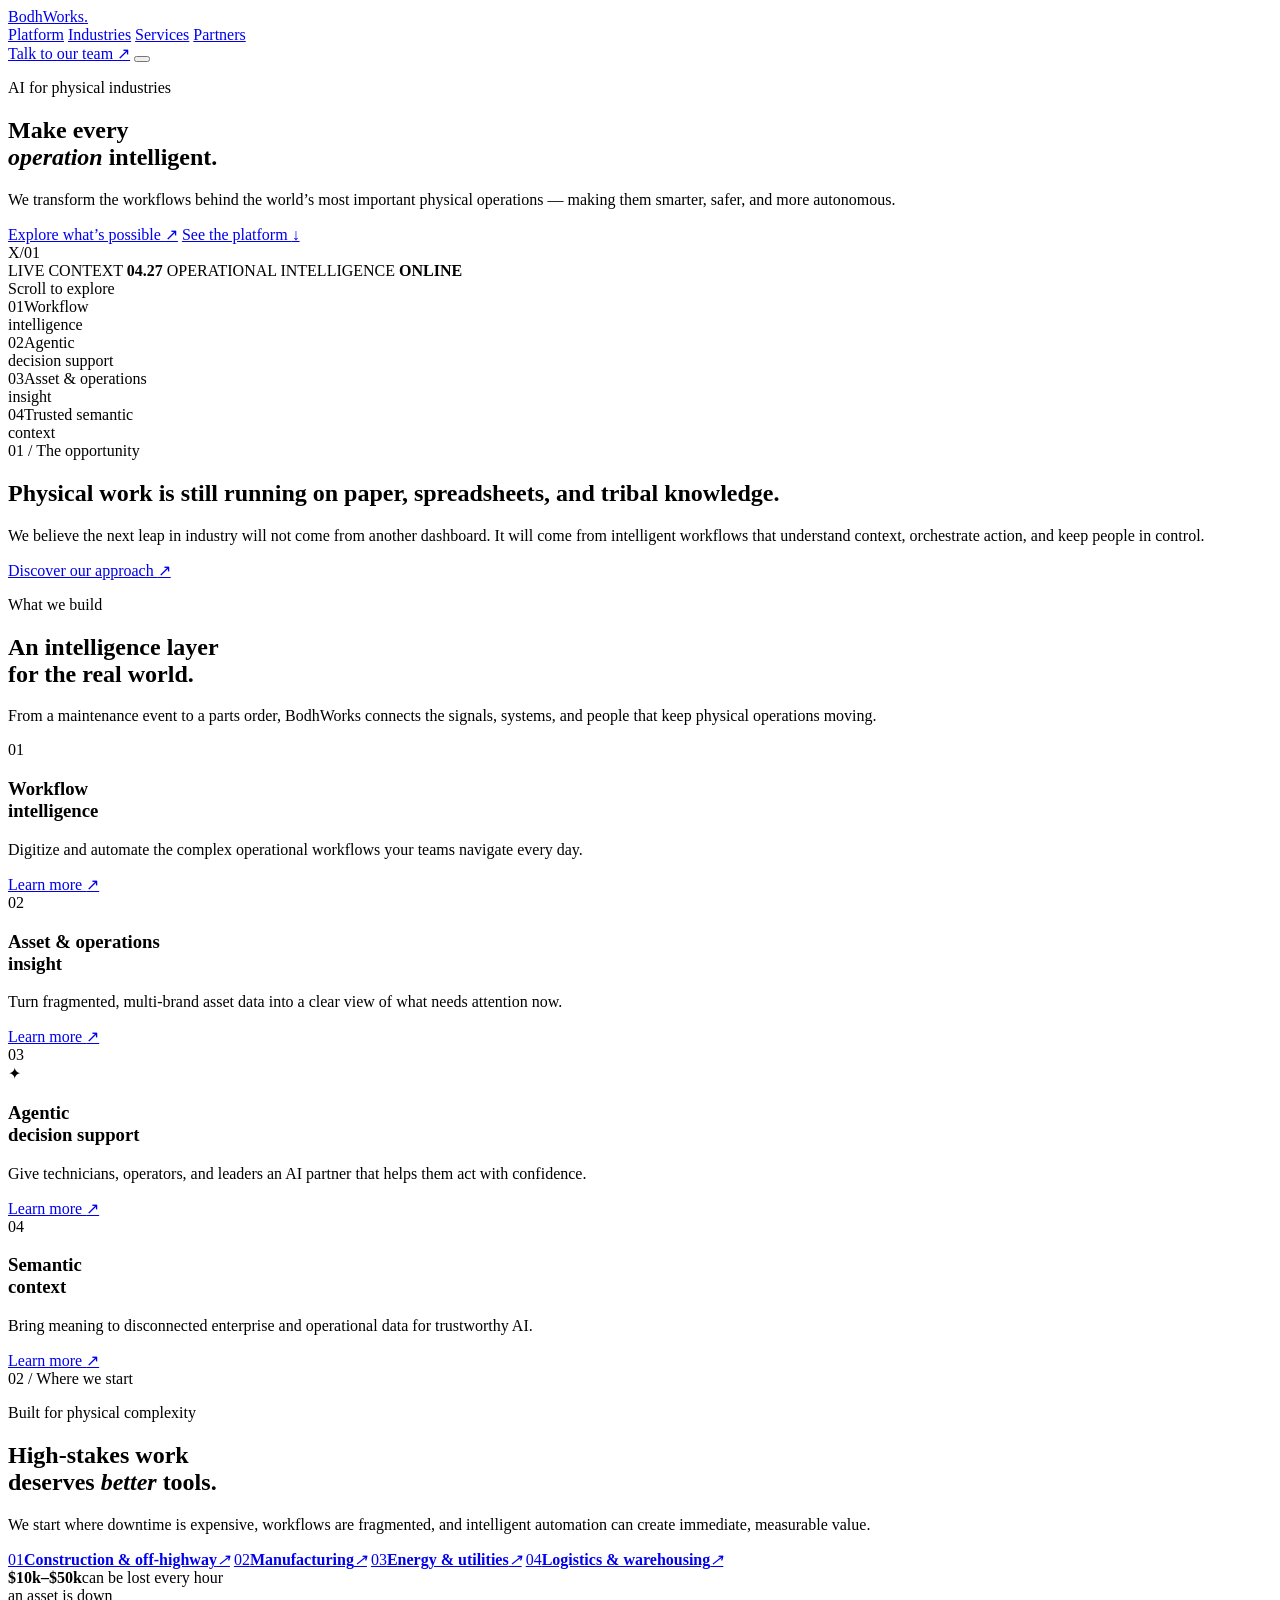
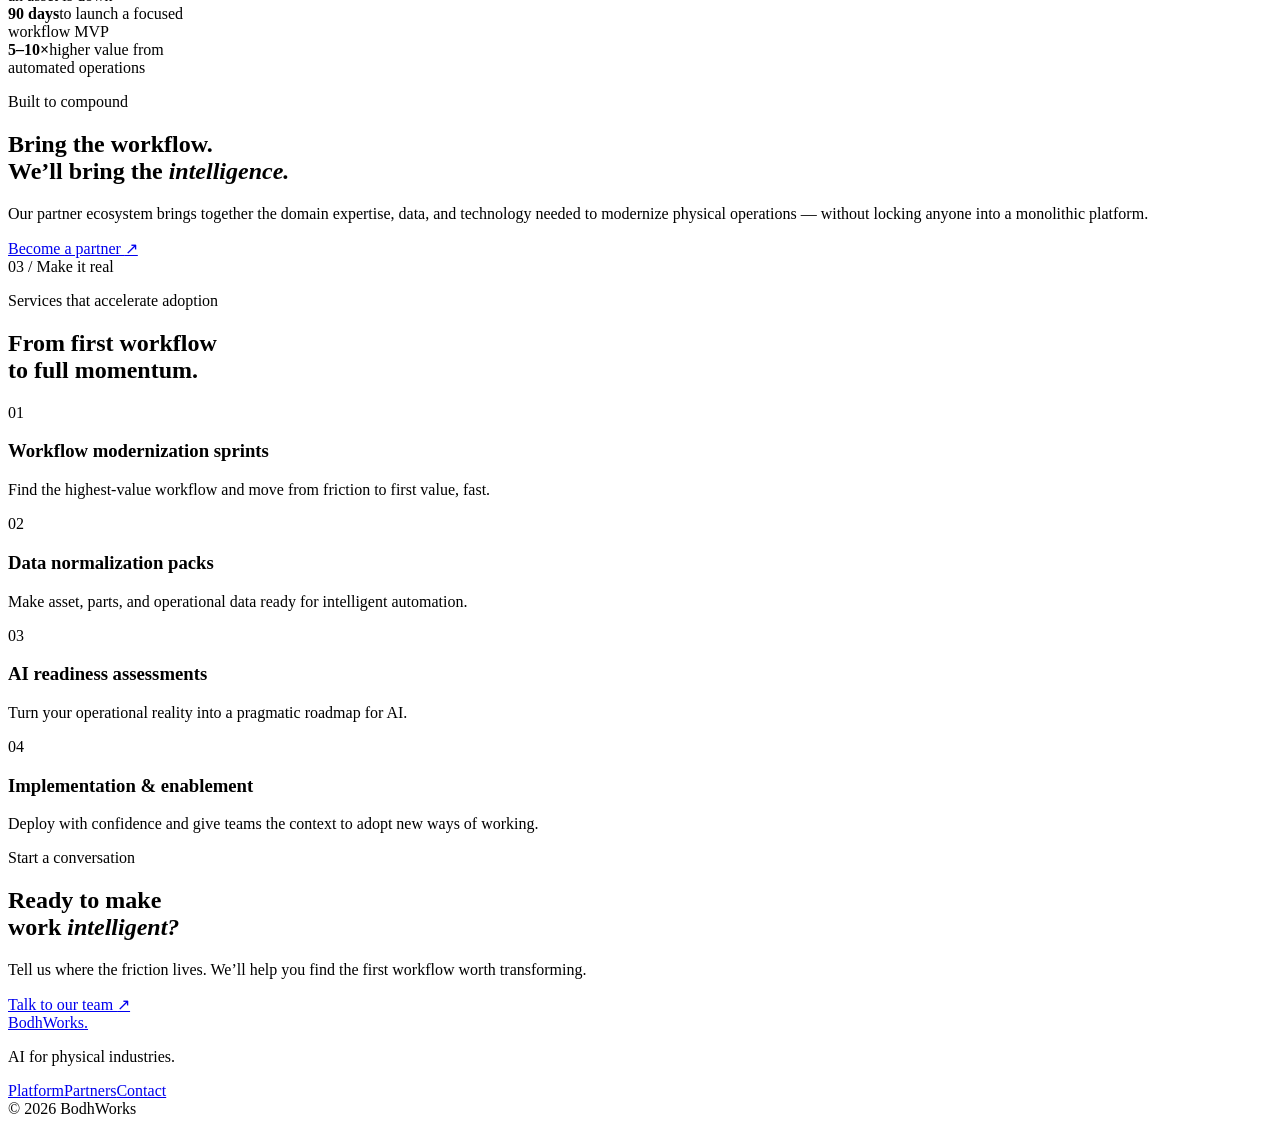
==== index.html @ fe22f5e1 "Add files via upload" ====
<!DOCTYPE html>
<html lang="en">
<head>
    <meta charset="UTF-8">
    <meta name="viewport" content="width=device-width, initial-scale=1.0">
    <meta name="description" content="BodhWorks makes physical industries smarter and more autonomous with AI-powered workflow intelligence.">
    <title>BodhWorks | Intelligence for physical operations</title>
    <link rel="preconnect" href="https://fonts.googleapis.com">
    <link rel="preconnect" href="https://fonts.gstatic.com" crossorigin>
    <link href="https://fonts.googleapis.com/css2?family=DM+Mono:wght@400;500&family=Manrope:wght@400;500;600;700;800&display=swap" rel="stylesheet">
    <link rel="stylesheet" href="src/css/styles.css">
</head>
<body>
    <div class="site-shell">
        <header class="site-header">
            <a class="brand" href="#top" aria-label="BodhWorks home">
                <span class="brand-mark"><span></span><span></span><span></span></span>
                <span>BodhWorks<span class="brand-dot">.</span></span>
            </a>
            <nav class="desktop-nav" aria-label="Main navigation">
                <a href="#platform">Platform</a>
                <a href="#industries">Industries</a>
                <a href="#services">Services</a>
                <a href="#partners">Partners</a>
            </nav>
            <a class="header-cta" href="#contact">Talk to our team <span>↗</span></a>
            <button class="menu-toggle" type="button" aria-label="Open navigation" aria-expanded="false">
                <span></span><span></span>
            </button>
        </header>

        <main id="top">
            <section class="hero section-grid">
                <div class="hero-copy">
                    <p class="eyebrow"><span class="eyebrow-line"></span> AI for physical industries</p>
                    <h1>Make every<br><em>operation</em> intelligent.</h1>
                    <p class="hero-intro">We transform the workflows behind the world’s most important physical operations — making them smarter, safer, and more autonomous.</p>
                    <div class="hero-actions">
                        <a class="button button-primary" href="#contact">Explore what’s possible <span>↗</span></a>
                        <a class="text-link" href="#platform">See the platform <span>↓</span></a>
                    </div>
                </div>
                <div class="hero-visual" aria-label="Abstract visualization of connected operational intelligence">
                    <div class="orbit orbit-one"></div>
                    <div class="orbit orbit-two"></div>
                    <div class="orbit orbit-three"></div>
                    <div class="visual-core"><span class="core-pulse"></span><span class="core-label">X<span>/</span>01</span></div>
                    <span class="node node-one"></span><span class="node node-two"></span><span class="node node-three"></span>
                    <span class="visual-caption caption-top">LIVE CONTEXT <strong>04.27</strong></span>
                    <span class="visual-caption caption-bottom">OPERATIONAL INTELLIGENCE <strong>ONLINE</strong></span>
                </div>
                <div class="hero-scroll"><span>Scroll to explore</span><i></i></div>
            </section>

            <section class="signal-strip">
                <div><span class="signal-value">01</span><span class="signal-label">Workflow<br>intelligence</span></div>
                <div><span class="signal-value">02</span><span class="signal-label">Agentic<br>decision support</span></div>
                <div><span class="signal-value">03</span><span class="signal-label">Asset &amp; operations<br>insight</span></div>
                <div><span class="signal-value">04</span><span class="signal-label">Trusted semantic<br>context</span></div>
            </section>

            <section class="intro section-grid" id="platform">
                <div class="section-kicker">01 / The opportunity</div>
                <div class="intro-content">
                    <h2>Physical work is still running on <span>paper, spreadsheets, and tribal knowledge.</span></h2>
                    <p>We believe the next leap in industry will not come from another dashboard. It will come from intelligent workflows that understand context, orchestrate action, and keep people in control.</p>
                    <a class="text-link" href="#solutions">Discover our approach <span>↗</span></a>
                </div>
            </section>

            <section class="platform-section" id="solutions">
                <div class="section-heading section-grid">
                    <div>
                        <p class="eyebrow"><span class="eyebrow-line"></span> What we build</p>
                        <h2>An intelligence layer<br>for the real world.</h2>
                    </div>
                    <p>From a maintenance event to a parts order, BodhWorks connects the signals, systems, and people that keep physical operations moving.</p>
                </div>
                <div class="solution-cards">
                    <article class="solution-card featured-card">
                        <div class="card-number">01</div>
                        <div class="card-icon icon-flow"><i></i><i></i><i></i></div>
                        <h3>Workflow<br>intelligence</h3>
                        <p>Digitize and automate the complex operational workflows your teams navigate every day.</p>
                        <a href="#contact" aria-label="Learn more about Workflow intelligence">Learn more <span>↗</span></a>
                    </article>
                    <article class="solution-card">
                        <div class="card-number">02</div>
                        <div class="card-icon icon-radar"></div>
                        <h3>Asset &amp; operations<br>insight</h3>
                        <p>Turn fragmented, multi-brand asset data into a clear view of what needs attention now.</p>
                        <a href="#contact" aria-label="Learn more about Asset and operations insight">Learn more <span>↗</span></a>
                    </article>
                    <article class="solution-card">
                        <div class="card-number">03</div>
                        <div class="card-icon icon-agent"><span>✦</span></div>
                        <h3>Agentic<br>decision support</h3>
                        <p>Give technicians, operators, and leaders an AI partner that helps them act with confidence.</p>
                        <a href="#contact" aria-label="Learn more about Agentic decision support">Learn more <span>↗</span></a>
                    </article>
                    <article class="solution-card">
                        <div class="card-number">04</div>
                        <div class="card-icon icon-context"><span></span><span></span><span></span></div>
                        <h3>Semantic<br>context</h3>
                        <p>Bring meaning to disconnected enterprise and operational data for trustworthy AI.</p>
                        <a href="#contact" aria-label="Learn more about Semantic context">Learn more <span>↗</span></a>
                    </article>
                </div>
            </section>

            <section class="industries section-grid" id="industries">
                <div class="section-kicker">02 / Where we start</div>
                <div class="industry-content">
                    <p class="eyebrow"><span class="eyebrow-line"></span> Built for physical complexity</p>
                    <h2>High-stakes work<br>deserves <em>better</em> tools.</h2>
                    <p class="industry-copy">We start where downtime is expensive, workflows are fragmented, and intelligent automation can create immediate, measurable value.</p>
                    <div class="industry-list">
                        <a class="industry-item active" href="#contact"><span>01</span><strong>Construction &amp; off-highway</strong><i>↗</i></a>
                        <a class="industry-item" href="#contact"><span>02</span><strong>Manufacturing</strong><i>↗</i></a>
                        <a class="industry-item" href="#contact"><span>03</span><strong>Energy &amp; utilities</strong><i>↗</i></a>
                        <a class="industry-item" href="#contact"><span>04</span><strong>Logistics &amp; warehousing</strong><i>↗</i></a>
                    </div>
                </div>
                <div class="industry-stats">
                    <div class="stat-card"><strong>$10k–$50k</strong><span>can be lost every hour<br>an asset is down</span></div>
                    <div class="stat-card"><strong>90 days</strong><span>to launch a focused<br>workflow MVP</span></div>
                    <div class="stat-card"><strong>5–10×</strong><span>higher value from<br>automated operations</span></div>
                </div>
            </section>

            <section class="partner-section" id="partners">
                <div class="partner-inner section-grid">
                    <div>
                        <p class="eyebrow"><span class="eyebrow-line"></span> Built to compound</p>
                        <h2>Bring the workflow.<br>We’ll bring the <em>intelligence.</em></h2>
                    </div>
                    <div class="partner-copy">
                        <p>Our partner ecosystem brings together the domain expertise, data, and technology needed to modernize physical operations — without locking anyone into a monolithic platform.</p>
                        <a class="button button-light" href="#contact">Become a partner <span>↗</span></a>
                    </div>
                </div>
            </section>

            <section class="services section-grid" id="services">
                <div class="section-kicker">03 / Make it real</div>
                <div class="services-content">
                    <p class="eyebrow"><span class="eyebrow-line"></span> Services that accelerate adoption</p>
                    <h2>From first workflow<br>to <span>full momentum.</span></h2>
                    <div class="service-grid">
                        <div><span>01</span><h3>Workflow modernization sprints</h3><p>Find the highest-value workflow and move from friction to first value, fast.</p></div>
                        <div><span>02</span><h3>Data normalization packs</h3><p>Make asset, parts, and operational data ready for intelligent automation.</p></div>
                        <div><span>03</span><h3>AI readiness assessments</h3><p>Turn your operational reality into a pragmatic roadmap for AI.</p></div>
                        <div><span>04</span><h3>Implementation &amp; enablement</h3><p>Deploy with confidence and give teams the context to adopt new ways of working.</p></div>
                    </div>
                </div>
            </section>

            <section class="contact-section" id="contact">
                <div class="contact-glow"></div>
                <div class="contact-content">
                    <p class="eyebrow"><span class="eyebrow-line"></span> Start a conversation</p>
                    <h2>Ready to make<br>work <em>intelligent?</em></h2>
                    <p>Tell us where the friction lives. We’ll help you find the first workflow worth transforming.</p>
                    <a class="button button-primary" href="mailto:hello@bodhworks.company">Talk to our team <span>↗</span></a>
                </div>
                <div class="contact-orbit orbit-one"></div><div class="contact-orbit orbit-two"></div>
            </section>
        </main>

        <footer class="site-footer">
            <a class="brand" href="#top"><span class="brand-mark"><span></span><span></span><span></span></span><span>BodhWorks<span class="brand-dot">.</span></span></a>
            <p>AI for physical industries.</p>
            <div class="footer-links"><a href="#platform">Platform</a><a href="#partners">Partners</a><a href="mailto:hello@bodhworks.company">Contact</a></div>
            <span class="copyright">© 2026 BodhWorks</span>
        </footer>
    </div>
    <script src="src/js/main.js"></script>
</body>
</html>
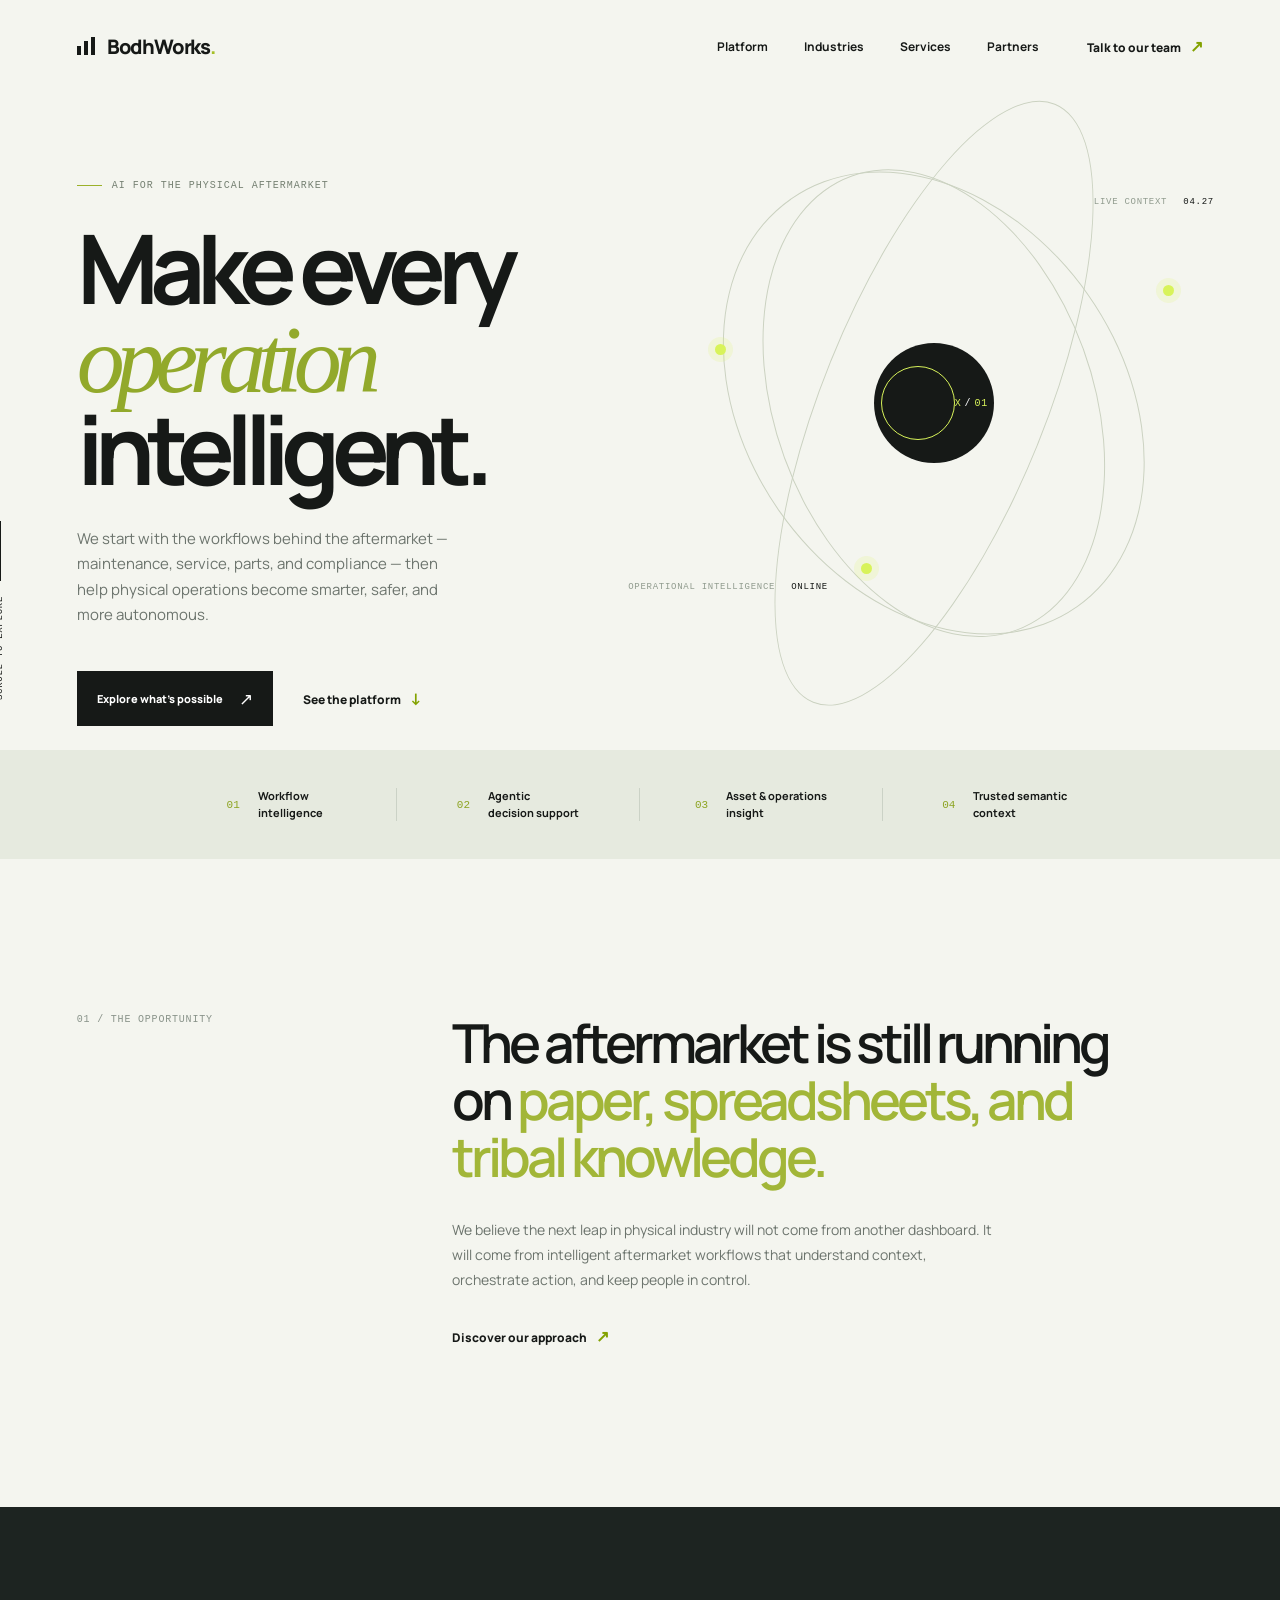
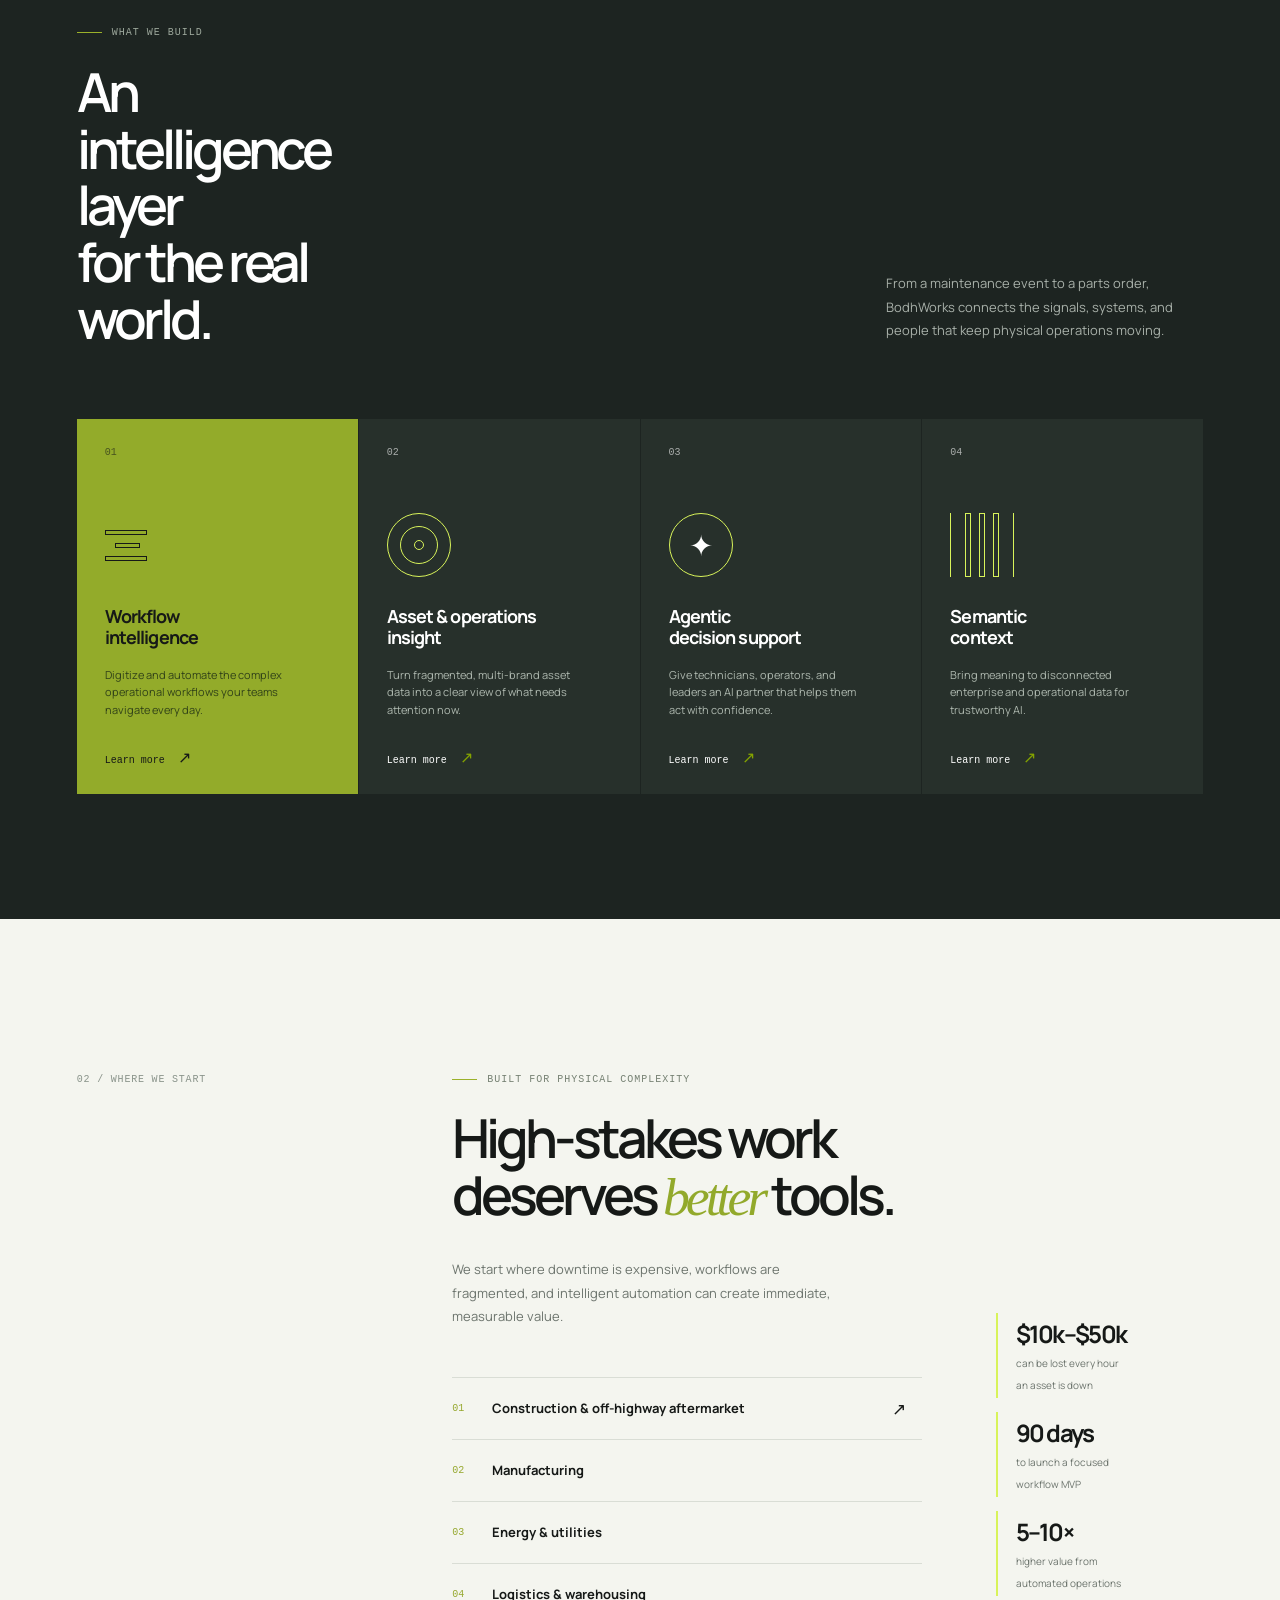
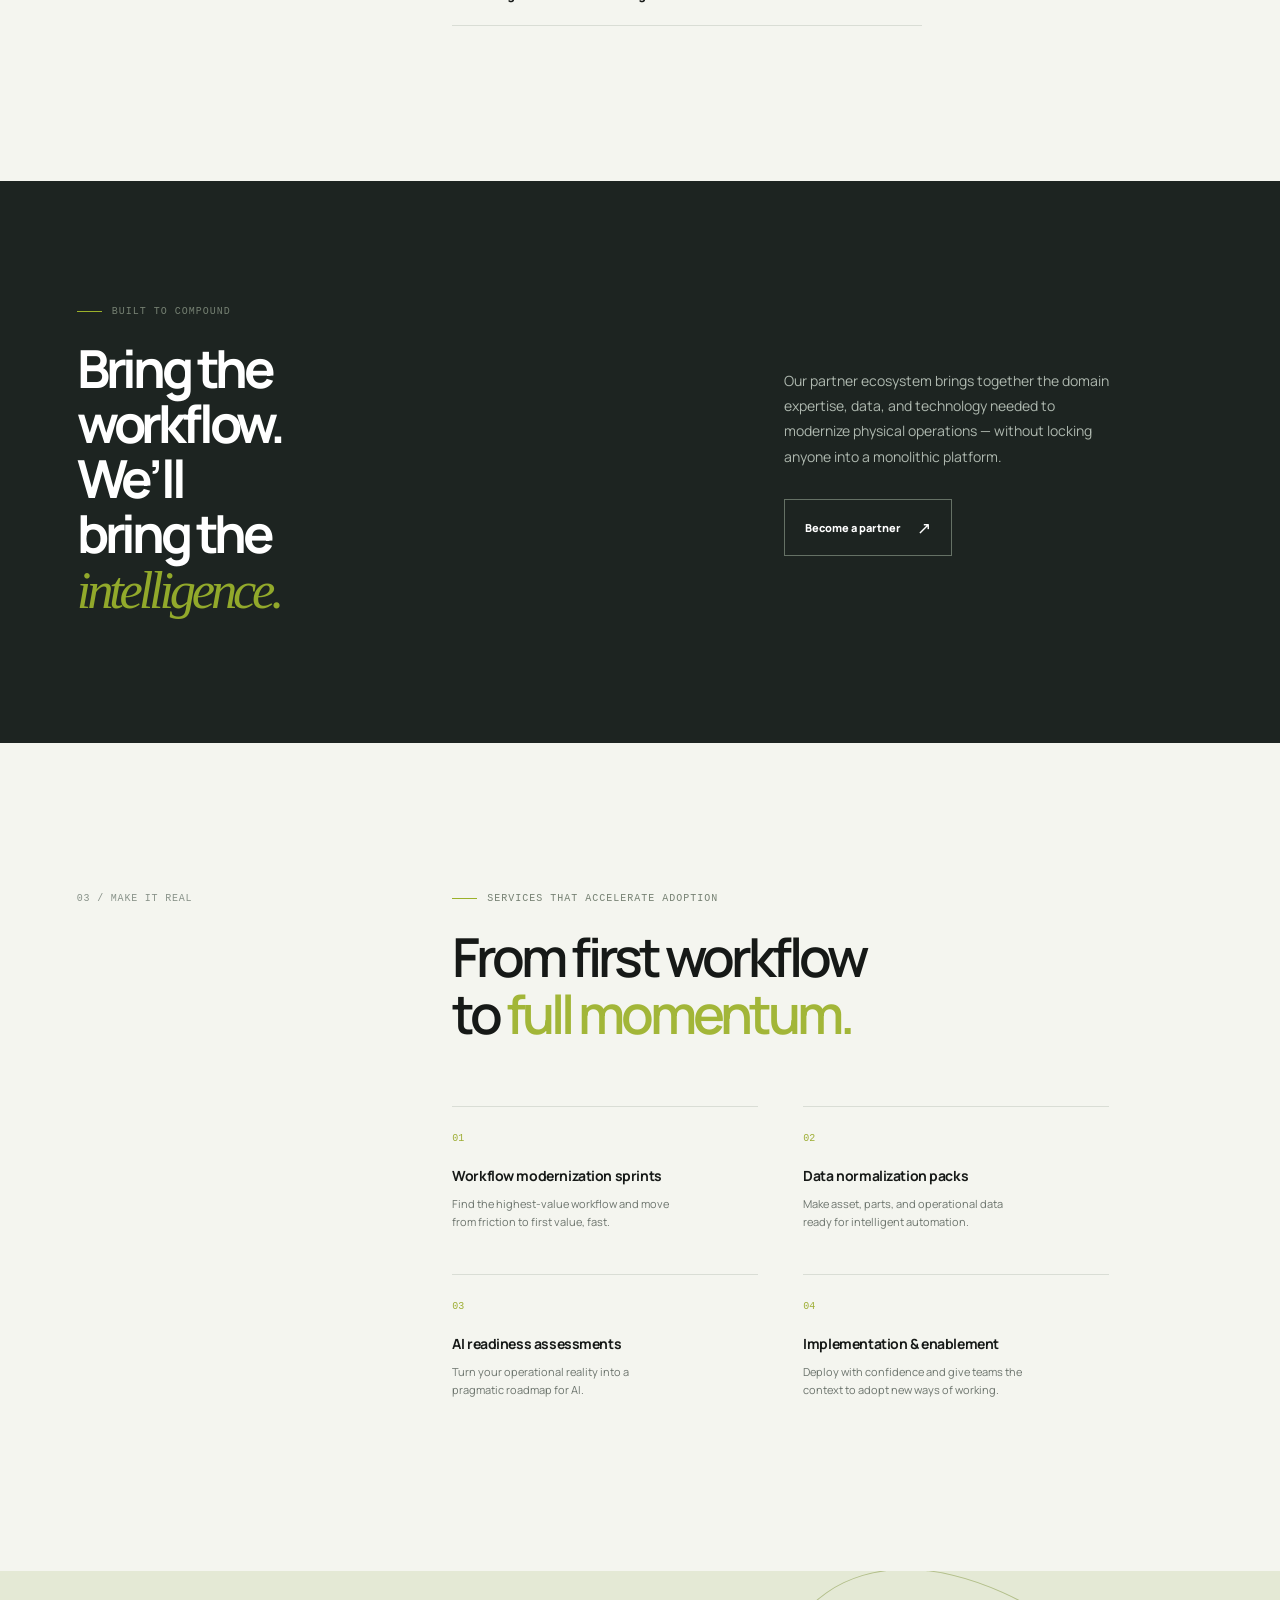
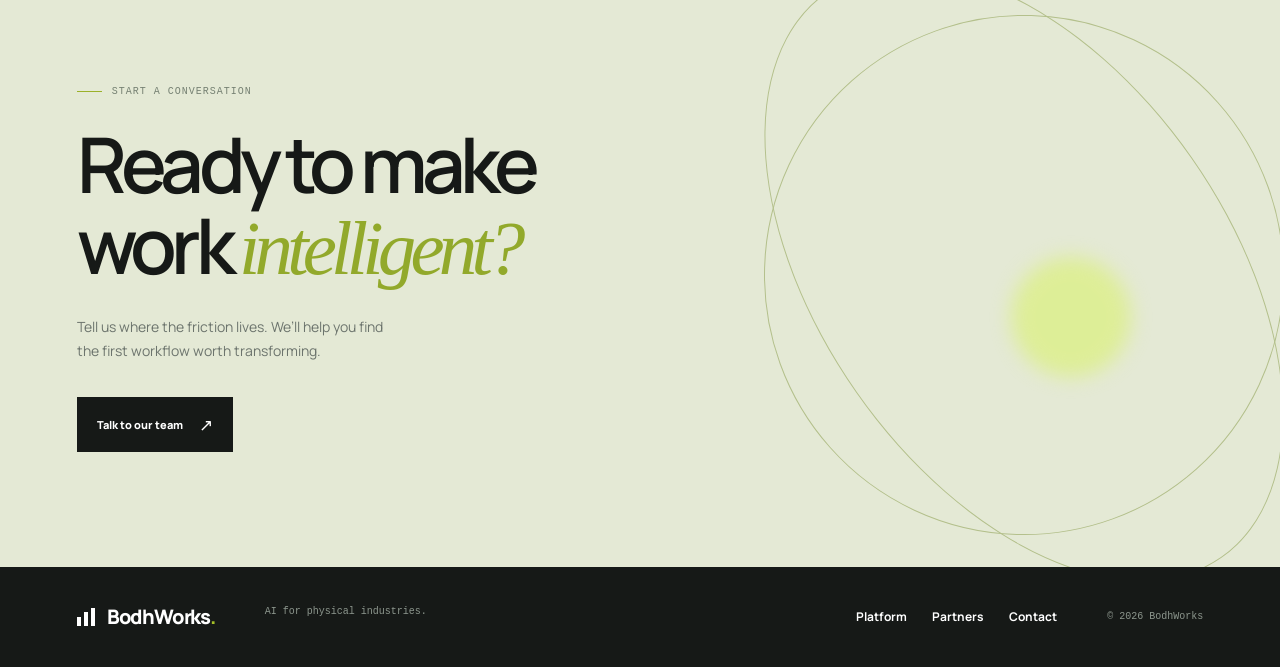
==== commit 16234564: "Position BodhWorks around aftermarket first" ====
--- a/index.html
+++ b/index.html
@@ -3,7 +3,7 @@
 <head>
     <meta charset="UTF-8">
     <meta name="viewport" content="width=device-width, initial-scale=1.0">
-    <meta name="description" content="BodhWorks makes physical industries smarter and more autonomous with AI-powered workflow intelligence.">
+    <meta name="description" content="BodhWorks starts with aftermarket operations, making physical industries smarter and more autonomous with AI-powered workflow intelligence.">
     <title>BodhWorks | Intelligence for physical operations</title>
     <link rel="preconnect" href="https://fonts.googleapis.com">
     <link rel="preconnect" href="https://fonts.gstatic.com" crossorigin>
@@ -32,9 +32,9 @@
         <main id="top">
             <section class="hero section-grid">
                 <div class="hero-copy">
-                    <p class="eyebrow"><span class="eyebrow-line"></span> AI for physical industries</p>
+                    <p class="eyebrow"><span class="eyebrow-line"></span> AI for the physical aftermarket</p>
                     <h1>Make every<br><em>operation</em> intelligent.</h1>
-                    <p class="hero-intro">We transform the workflows behind the world’s most important physical operations — making them smarter, safer, and more autonomous.</p>
+                    <p class="hero-intro">We start with the workflows behind the aftermarket — maintenance, service, parts, and compliance — then help physical operations become smarter, safer, and more autonomous.</p>
                     <div class="hero-actions">
                         <a class="button button-primary" href="#contact">Explore what’s possible <span>↗</span></a>
                         <a class="text-link" href="#platform">See the platform <span>↓</span></a>
@@ -62,8 +62,8 @@
             <section class="intro section-grid" id="platform">
                 <div class="section-kicker">01 / The opportunity</div>
                 <div class="intro-content">
-                    <h2>Physical work is still running on <span>paper, spreadsheets, and tribal knowledge.</span></h2>
-                    <p>We believe the next leap in industry will not come from another dashboard. It will come from intelligent workflows that understand context, orchestrate action, and keep people in control.</p>
+                    <h2>The aftermarket is still running on <span>paper, spreadsheets, and tribal knowledge.</span></h2>
+                    <p>We believe the next leap in physical industry will not come from another dashboard. It will come from intelligent aftermarket workflows that understand context, orchestrate action, and keep people in control.</p>
                     <a class="text-link" href="#solutions">Discover our approach <span>↗</span></a>
                 </div>
             </section>
@@ -115,7 +115,7 @@
                     <h2>High-stakes work<br>deserves <em>better</em> tools.</h2>
                     <p class="industry-copy">We start where downtime is expensive, workflows are fragmented, and intelligent automation can create immediate, measurable value.</p>
                     <div class="industry-list">
-                        <a class="industry-item active" href="#contact"><span>01</span><strong>Construction &amp; off-highway</strong><i>↗</i></a>
+                        <a class="industry-item active" href="#contact"><span>01</span><strong>Construction &amp; off-highway aftermarket</strong><i>↗</i></a>
                         <a class="industry-item" href="#contact"><span>02</span><strong>Manufacturing</strong><i>↗</i></a>
                         <a class="industry-item" href="#contact"><span>03</span><strong>Energy &amp; utilities</strong><i>↗</i></a>
                         <a class="industry-item" href="#contact"><span>04</span><strong>Logistics &amp; warehousing</strong><i>↗</i></a>
--- a/src/css/styles.css
+++ b/src/css/styles.css
@@ -0,0 +1,59 @@
+:root {
+    --ink: #161917;
+    --muted: #6c746d;
+    --paper: #f4f5ef;
+    --line: #d9ddd5;
+    --acid: #d8f35a;
+    --dark: #1d2421;
+    --mono: "DM Mono", monospace;
+    --sans: "Manrope", sans-serif;
+}
+
+* { box-sizing: border-box; }
+html { scroll-behavior: smooth; }
+body { margin: 0; background: var(--paper); color: var(--ink); font-family: var(--sans); }
+a { color: inherit; text-decoration: none; }
+.site-shell { overflow: hidden; }
+.site-header { align-items: center; display: flex; height: 92px; justify-content: space-between; padding: 0 6vw; position: absolute; top: 0; width: 100%; z-index: 5; }
+.brand { align-items: center; display: flex; font-size: 20px; font-weight: 800; gap: 10px; letter-spacing: -.06em; }
+.brand-dot { color: #a5bf27; }
+.brand-mark { align-items: end; display: flex; gap: 3px; height: 18px; width: 20px; }
+.brand-mark span { background: var(--ink); display: block; height: 9px; width: 4px; }
+.brand-mark span:nth-child(2) { height: 14px; }.brand-mark span:nth-child(3) { height: 18px; }
+.desktop-nav { display: flex; gap: 36px; margin-left: auto; margin-right: 48px; }
+.desktop-nav a, .footer-links a { font-size: 12px; font-weight: 700; }
+.desktop-nav a:hover, .footer-links a:hover { color: #86a007; }
+.header-cta, .text-link { font-size: 12px; font-weight: 800; }
+.header-cta span, .text-link span, .solution-card a span { color: #83a200; font-size: 16px; margin-left: 7px; }
+.menu-toggle { background: none; border: 0; display: none; }
+.section-grid { display: grid; grid-template-columns: repeat(12, 1fr); padding-left: 6vw; padding-right: 6vw; }
+.hero { background: var(--paper); min-height: 750px; padding-top: 180px; position: relative; }
+.hero-copy { grid-column: 1 / 7; position: relative; z-index: 2; }
+.eyebrow { align-items: center; color: #758072; display: flex; font: 500 10px var(--mono); gap: 10px; letter-spacing: .1em; text-transform: uppercase; }
+.eyebrow-line { background: #9bb12a; height: 1px; width: 25px; }
+h1, h2, h3, p { margin-top: 0; }
+h1 { font-size: clamp(56px, 7.5vw, 115px); font-weight: 700; letter-spacing: -.09em; line-height: .92; margin: 33px 0; }
+h1 em, h2 em { color: #92a92b; font-family: Georgia, serif; font-weight: 400; }
+.hero-intro { color: var(--muted); font-size: 15px; line-height: 1.7; max-width: 390px; }
+.hero-actions { align-items: center; display: flex; gap: 30px; margin-top: 43px; }
+.button { align-items: center; display: inline-flex; font-size: 11px; font-weight: 800; gap: 16px; justify-content: center; padding: 16px 20px; }
+.button span { font-size: 17px; font-weight: 400; }
+.button-primary { background: var(--ink); color: white; }.button-primary:hover { background: #89a015; }
+.hero-visual { height: 590px; position: absolute; right: 1vw; top: 108px; width: 52vw; }
+.orbit, .contact-orbit { border: 1px solid #cbd2c1; border-radius: 50%; left: 50%; position: absolute; top: 50%; transform: translate(-50%, -50%) rotate(-20deg); }
+.orbit-one { height: 82%; width: 48%; }.orbit-two { height: 64%; transform: translate(-50%, -50%) rotate(55deg); width: 75%; }.orbit-three { height: 38%; transform: translate(-50%, -50%) rotate(112deg); width: 97%; }
+.visual-core { align-items: center; background: var(--ink); border-radius: 50%; color: var(--acid); display: flex; font: 10px var(--mono); height: 120px; justify-content: center; left: 50%; letter-spacing: .08em; position: absolute; top: 50%; transform: translate(-50%, -50%); width: 120px; }
+.visual-core span { position: relative; z-index: 1; }.core-pulse { border: 1px solid var(--acid); border-radius: 50%; height: 74px; position: absolute; width: 74px; }.core-label span { color: white; margin: 0 3px; }
+.node { background: var(--acid); border-radius: 50%; box-shadow: 0 0 0 7px rgba(216, 243, 90, .16); height: 11px; position: absolute; width: 11px; }.node-one { left: 17%; top: 40%; }.node-two { right: 14%; top: 30%; }.node-three { bottom: 21%; left: 39%; }
+.visual-caption { color: #909b8e; font: 9px var(--mono); letter-spacing: .08em; position: absolute; }.visual-caption strong { color: var(--ink); font-weight: 500; margin-left: 10px; }.caption-top { right: 8%; top: 15%; }.caption-bottom { bottom: 18%; left: 4%; }
+.hero-scroll { align-items: center; bottom: 45px; display: flex; font: 9px var(--mono); gap: 15px; letter-spacing: .08em; position: absolute; text-transform: uppercase; transform: rotate(-90deg); transform-origin: left; }.hero-scroll i { background: var(--ink); display: block; height: 1px; width: 60px; }
+.signal-strip { background: #e6eadf; display: grid; grid-template-columns: repeat(4, 1fr); padding: 38px 12vw; }.signal-strip > div { align-items: center; border-right: 1px solid #cbd2c6; display: flex; gap: 18px; justify-content: center; }.signal-strip > div:last-child { border: 0; }.signal-value { color: #8da422; font: 11px var(--mono); }.signal-label { font-size: 11px; font-weight: 700; line-height: 1.5; }
+.intro { padding-bottom: 160px; padding-top: 155px; }.section-kicker { color: #89938a; font: 10px var(--mono); grid-column: 1 / 4; letter-spacing: .08em; text-transform: uppercase; }.intro-content { grid-column: 5 / 12; }.intro h2, .section-heading h2, .industries h2, .services h2, .contact-section h2 { font-size: clamp(36px, 4.2vw, 63px); font-weight: 600; letter-spacing: -.075em; line-height: 1.06; margin-bottom: 32px; }.intro h2 span, .services h2 span { color: #a2b638; }.intro p { color: var(--muted); font-size: 14px; line-height: 1.8; max-width: 540px; margin-bottom: 32px; }
+.platform-section { background: var(--dark); color: white; padding: 120px 0 125px; }.section-heading { align-items: end; margin-bottom: 72px; }.section-heading .eyebrow { color: #9da89c; }.section-heading h2 { margin: 25px 0 0; }.section-heading > p { color: #a8b0a9; font-size: 13px; grid-column: 9 / 13; line-height: 1.8; margin-bottom: 5px; max-width: 300px; }.solution-cards { display: grid; gap: 1px; grid-template-columns: repeat(4, 1fr); margin: 0 6vw; }.solution-card { background: #27302b; min-height: 375px; padding: 28px 28px 25px; position: relative; transition: background .25s, transform .25s; }.solution-card:hover { background: #333d35; transform: translateY(-5px); }.featured-card { background: #93ab2a; color: var(--ink); }.card-number { font: 10px var(--mono); opacity: .6; }.card-icon { height: 64px; margin: 55px 0 29px; position: relative; width: 64px; }.icon-flow { display: flex; flex-direction: column; gap: 8px; justify-content: center; }.icon-flow i { border: 1px solid currentColor; display: block; height: 5px; width: 42px; }.icon-flow i:nth-child(2) { margin-left: 10px; width: 25px; }.icon-radar { border: 1px solid var(--acid); border-radius: 50%; }.icon-radar:before, .icon-radar:after { border: 1px solid var(--acid); border-radius: 50%; content: ""; inset: 12px; position: absolute; }.icon-radar:after { inset: 26px; }.icon-agent { align-items: center; border: 1px solid var(--acid); border-radius: 50%; display: flex; font-size: 29px; justify-content: center; }.icon-context { border-left: 1px solid var(--acid); border-right: 1px solid var(--acid); display: flex; gap: 8px; justify-content: center; padding: 0 14px; }.icon-context span { border: 1px solid var(--acid); height: 100%; width: 8px; }.solution-card h3 { font-size: 18px; letter-spacing: -.05em; line-height: 1.15; }.solution-card p { color: #aeb8af; font-size: 11px; line-height: 1.6; margin-bottom: 24px; max-width: 200px; }.featured-card p { color: #314218; }.solution-card a { bottom: 26px; font: 10px var(--mono); left: 28px; position: absolute; }.featured-card a span { color: var(--ink); }
+.industries { padding-bottom: 155px; padding-top: 155px; position: relative; }.industry-content { grid-column: 5 / 10; }.industry-content h2 { margin-top: 24px; }.industry-copy { color: var(--muted); font-size: 13px; line-height: 1.8; max-width: 390px; }.industry-list { border-top: 1px solid var(--line); margin-top: 48px; }.industry-item { align-items: center; border-bottom: 1px solid var(--line); display: grid; grid-template-columns: 40px 1fr 30px; padding: 19px 0; }.industry-item span { color: #96a82e; font: 10px var(--mono); }.industry-item strong { font-size: 13px; }.industry-item i { font-size: 17px; font-style: normal; opacity: 0; }.industry-item:hover i, .industry-item.active i { opacity: 1; }.industry-stats { bottom: 185px; display: flex; flex-direction: column; gap: 14px; grid-column: 10 / 13; position: absolute; right: 6vw; }.stat-card { border-left: 2px solid var(--acid); padding: 4px 0 4px 18px; }.stat-card strong { display: block; font-size: 24px; letter-spacing: -.07em; }.stat-card span { color: var(--muted); font-size: 10px; line-height: 1.5; }
+.partner-section { background: var(--dark); color: white; padding: 125px 0; }.partner-inner { align-items: center; }.partner-inner h2 { font-size: clamp(37px, 4.1vw, 60px); letter-spacing: -.08em; line-height: 1.05; margin: 24px 0 0; }.partner-copy { grid-column: 8 / 12; }.partner-copy p { color: #aeb8af; font-size: 14px; line-height: 1.8; margin-bottom: 30px; max-width: 350px; }.button-light { border: 1px solid #657165; color: white; }.button-light:hover { background: var(--acid); border-color: var(--acid); color: var(--ink); }
+.services { padding-bottom: 160px; padding-top: 150px; }.services-content { grid-column: 5 / 12; }.services h2 { margin: 24px 0 64px; }.service-grid { display: grid; gap: 32px 45px; grid-template-columns: repeat(2, 1fr); }.service-grid > div { border-top: 1px solid var(--line); padding-top: 17px; }.service-grid span { color: #9eae35; font: 10px var(--mono); }.service-grid h3 { font-size: 14px; letter-spacing: -.03em; margin: 20px 0 10px; }.service-grid p { color: var(--muted); font-size: 11px; line-height: 1.65; max-width: 230px; }
+.contact-section { background: #e4e9d5; min-height: 530px; overflow: hidden; padding: 115px 6vw; position: relative; }.contact-content { position: relative; z-index: 1; }.contact-section h2 { font-size: clamp(50px, 6vw, 90px); margin: 26px 0; }.contact-section p:not(.eyebrow) { color: var(--muted); font-size: 14px; line-height: 1.7; max-width: 330px; }.contact-section .button { margin-top: 20px; }.contact-orbit { border-color: #b4c08c; left: 80%; top: 51%; }.contact-orbit.orbit-one { height: 520px; width: 520px; }.contact-orbit.orbit-two { height: 410px; transform: translate(-50%, -50%) rotate(55deg); width: 690px; }.contact-glow { background: var(--acid); border-radius: 50%; filter: blur(10px); height: 120px; left: 79%; opacity: .5; position: absolute; top: 48%; width: 120px; }
+.site-footer { align-items: center; background: var(--ink); color: white; display: flex; gap: 50px; min-height: 100px; padding: 0 6vw; }.site-footer .brand-mark span { background: white; }.site-footer p, .copyright { color: #8d978e; font: 10px var(--mono); }.footer-links { display: flex; gap: 25px; margin-left: auto; }
+@media (max-width: 800px) { .site-header { height: 75px; padding: 0 6vw; }.desktop-nav, .header-cta { display: none; }.menu-toggle { display: block; padding: 10px 0 10px 10px; }.menu-toggle span { background: var(--ink); display: block; height: 1px; margin: 5px 0; width: 23px; }.site-header.menu-open .desktop-nav { background: var(--paper); display: flex; flex-direction: column; gap: 22px; left: 0; margin: 0; padding: 30px 6vw; position: absolute; right: 0; top: 75px; }.hero { min-height: 890px; padding-top: 145px; }.hero-copy { grid-column: 1 / 13; }.hero-visual { height: 420px; right: -30vw; top: 470px; width: 120vw; }.hero-scroll { display: none; }.signal-strip { grid-template-columns: repeat(2, 1fr); padding: 25px 6vw; }.signal-strip > div { justify-content: flex-start; padding: 14px 0; }.signal-strip > div:nth-child(2) { border-right: 0; }.intro, .industries, .services { padding-bottom: 90px; padding-top: 90px; }.section-kicker { grid-column: 1 / 13; margin-bottom: 35px; }.intro-content, .industry-content, .services-content { grid-column: 1 / 13; }.intro h2, .section-heading h2, .industries h2, .services h2 { font-size: 39px; }.platform-section { padding: 80px 0; }.section-heading { display: block; margin-bottom: 45px; }.section-heading > p { margin-top: 25px; }.solution-cards { grid-template-columns: 1fr 1fr; margin: 0 6vw; }.solution-card { min-height: 340px; padding: 20px; }.card-icon { margin: 36px 0 23px; }.solution-card a { left: 20px; }.industry-stats { bottom: auto; flex-direction: row; grid-column: 1 / 13; margin-top: 45px; position: relative; right: auto; }.stat-card { flex: 1; padding-left: 10px; }.stat-card strong { font-size: 17px; }.partner-section { padding: 85px 0; }.partner-inner { display: block; }.partner-copy { margin-top: 40px; }.services h2 { margin-bottom: 45px; }.service-grid { gap: 25px; }.contact-section { min-height: 580px; padding: 90px 6vw; }.contact-orbit { left: 95%; top: 72%; }.site-footer { align-items: flex-start; flex-wrap: wrap; gap: 18px 30px; padding: 30px 6vw; }.footer-links { margin-left: 0; order: 3; width: 100%; }.copyright { margin-left: auto; } }
+@media (max-width: 450px) { h1 { font-size: 58px; }.hero-intro { font-size: 13px; }.hero-actions { align-items: flex-start; flex-direction: column; gap: 20px; }.solution-cards { grid-template-columns: 1fr; }.solution-card { min-height: 300px; }.industry-stats { flex-direction: column; }.service-grid { grid-template-columns: 1fr; }.contact-section h2 { font-size: 52px; }.copyright { font-size: 8px; } }
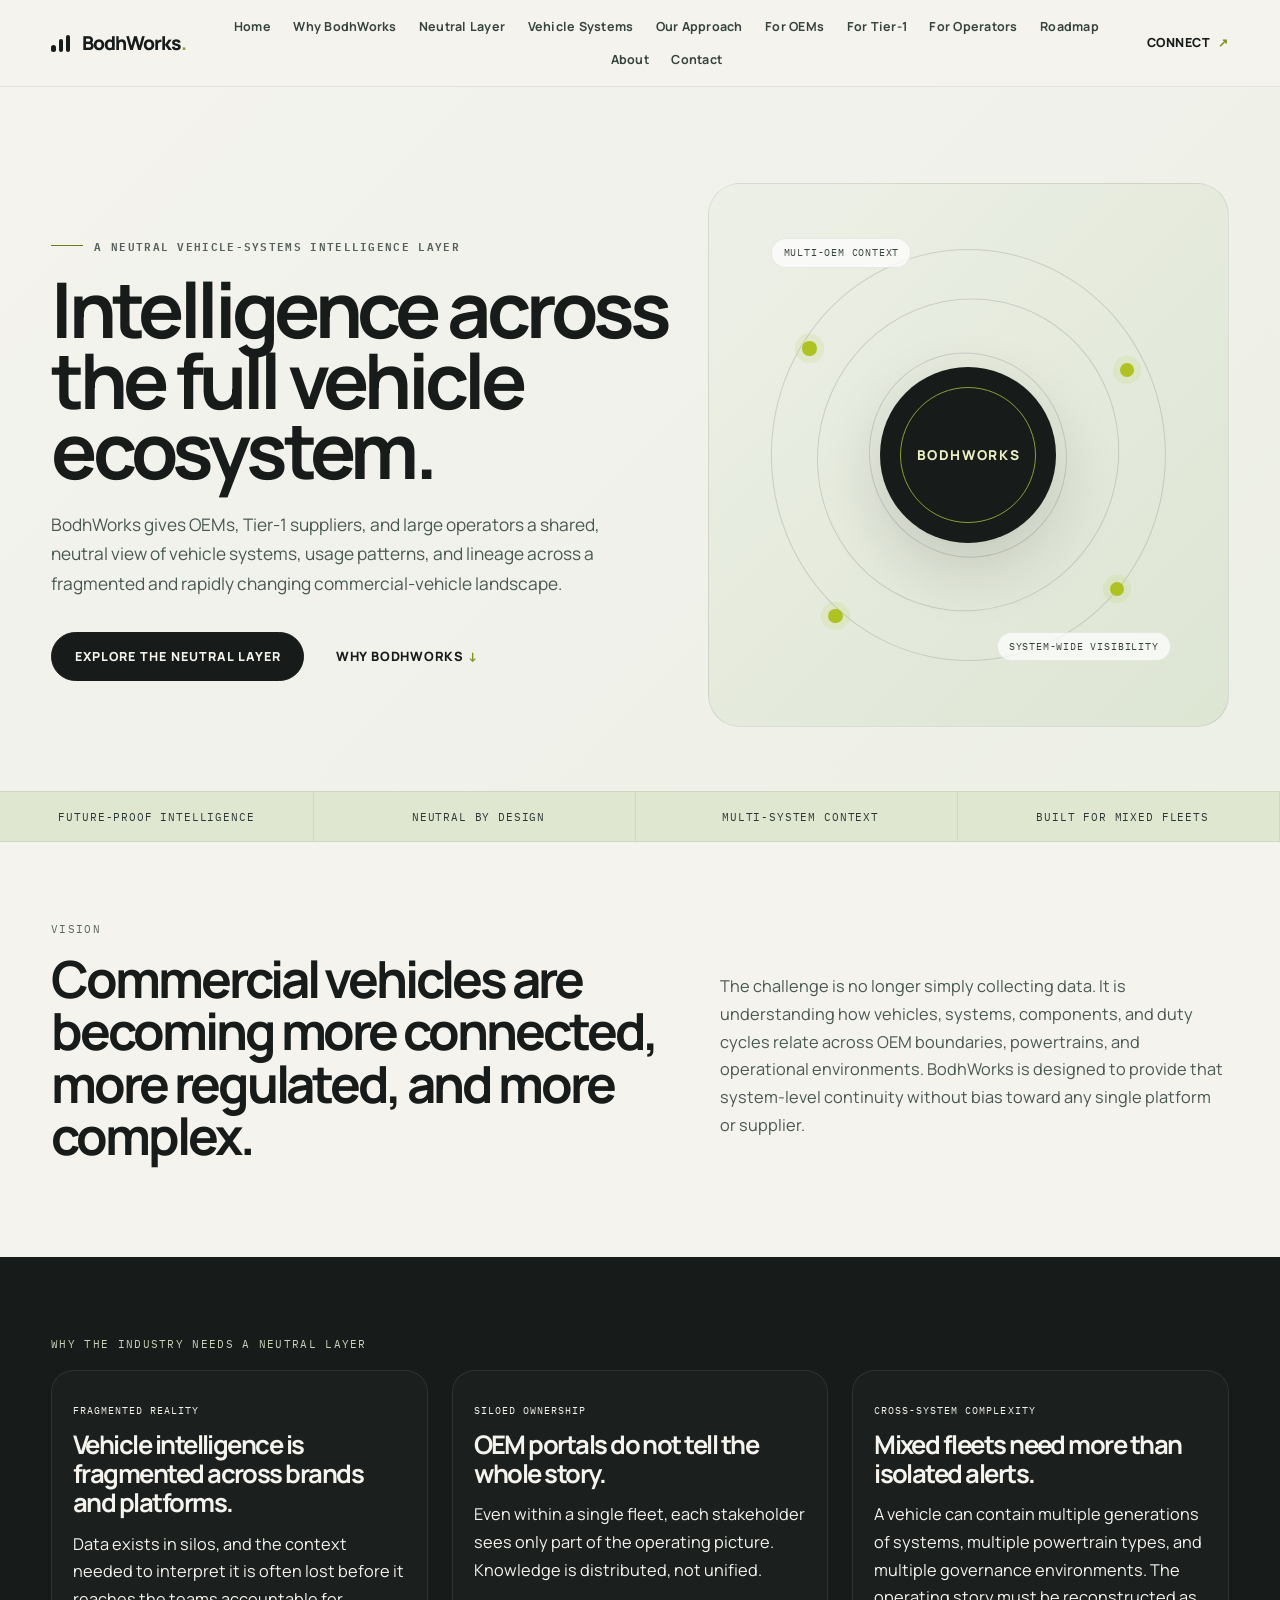
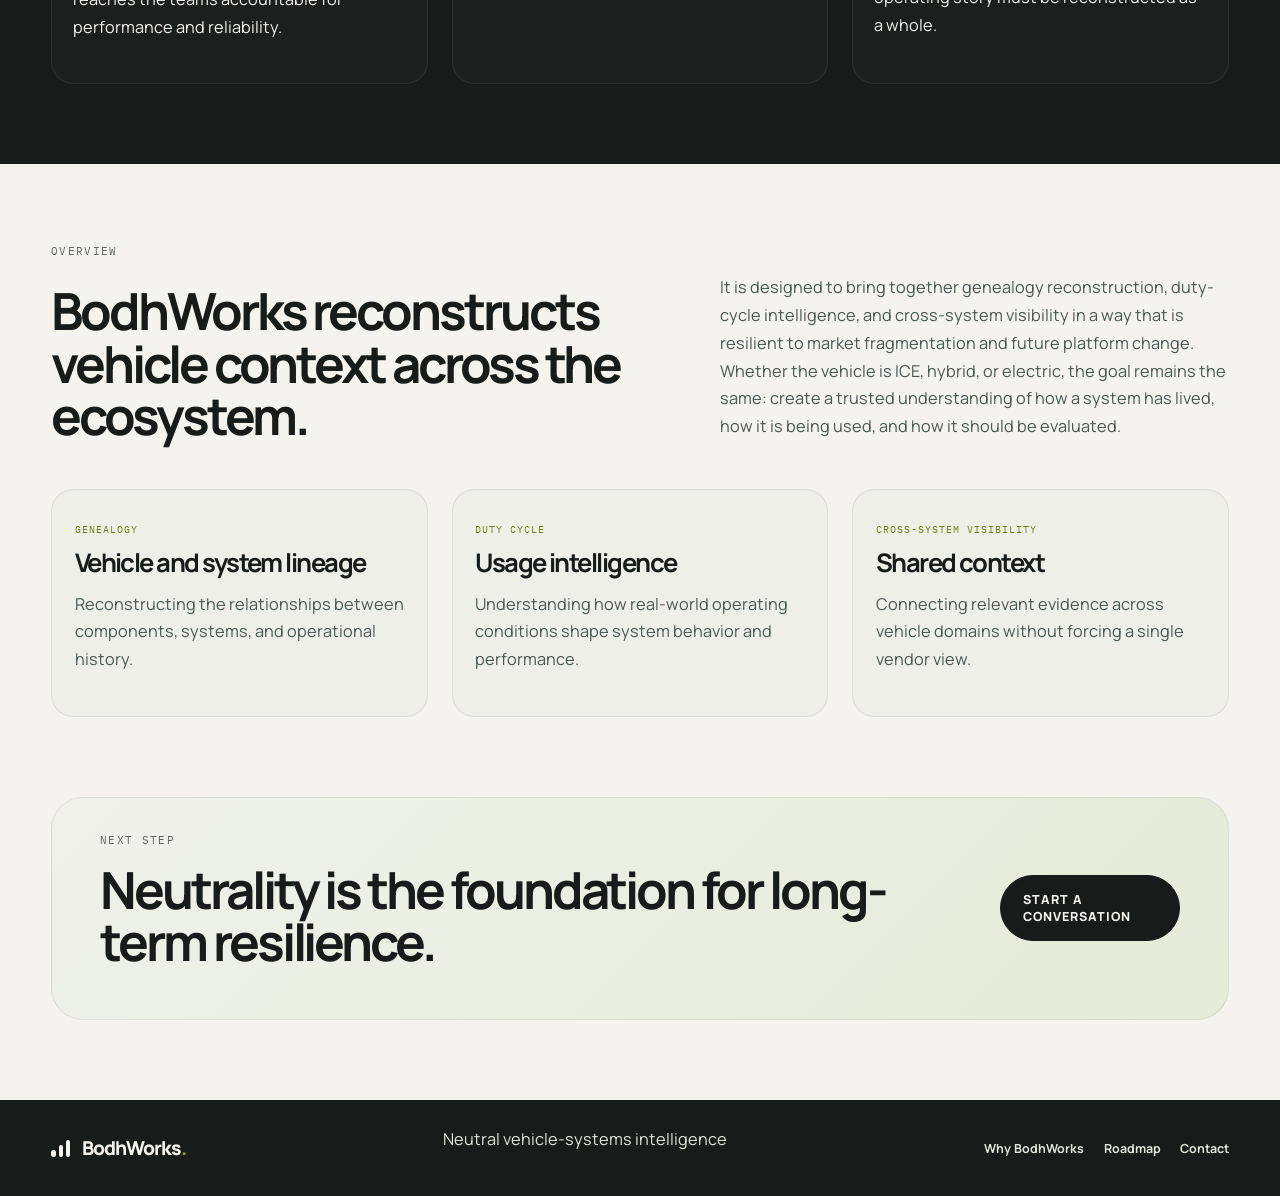
==== commit a3b94e13: "Create the complete BodhWorks multi-page static website with enterprise-grade pages and neutral vehi" ====
--- a/index.html
+++ b/index.html
@@ -1,179 +1,205 @@
-<!DOCTYPE html>
-<html lang="en">
-<head>
-    <meta charset="UTF-8">
-    <meta name="viewport" content="width=device-width, initial-scale=1.0">
-    <meta name="description" content="BodhWorks starts with aftermarket operations, making physical industries smarter and more autonomous with AI-powered workflow intelligence.">
-    <title>BodhWorks | Intelligence for physical operations</title>
-    <link rel="preconnect" href="https://fonts.googleapis.com">
-    <link rel="preconnect" href="https://fonts.gstatic.com" crossorigin>
-    <link href="https://fonts.googleapis.com/css2?family=DM+Mono:wght@400;500&family=Manrope:wght@400;500;600;700;800&display=swap" rel="stylesheet">
-    <link rel="stylesheet" href="src/css/styles.css">
-</head>
-<body>
-    <div class="site-shell">
-        <header class="site-header">
-            <a class="brand" href="#top" aria-label="BodhWorks home">
-                <span class="brand-mark"><span></span><span></span><span></span></span>
-                <span>BodhWorks<span class="brand-dot">.</span></span>
-            </a>
-            <nav class="desktop-nav" aria-label="Main navigation">
-                <a href="#platform">Platform</a>
-                <a href="#industries">Industries</a>
-                <a href="#services">Services</a>
-                <a href="#partners">Partners</a>
-            </nav>
-            <a class="header-cta" href="#contact">Talk to our team <span>↗</span></a>
-            <button class="menu-toggle" type="button" aria-label="Open navigation" aria-expanded="false">
-                <span></span><span></span>
-            </button>
-        </header>
-
-        <main id="top">
-            <section class="hero section-grid">
-                <div class="hero-copy">
-                    <p class="eyebrow"><span class="eyebrow-line"></span> AI for the physical aftermarket</p>
-                    <h1>Make every<br><em>operation</em> intelligent.</h1>
-                    <p class="hero-intro">We start with the workflows behind the aftermarket — maintenance, service, parts, and compliance — then help physical operations become smarter, safer, and more autonomous.</p>
-                    <div class="hero-actions">
-                        <a class="button button-primary" href="#contact">Explore what’s possible <span>↗</span></a>
-                        <a class="text-link" href="#platform">See the platform <span>↓</span></a>
-                    </div>
-                </div>
-                <div class="hero-visual" aria-label="Abstract visualization of connected operational intelligence">
-                    <div class="orbit orbit-one"></div>
-                    <div class="orbit orbit-two"></div>
-                    <div class="orbit orbit-three"></div>
-                    <div class="visual-core"><span class="core-pulse"></span><span class="core-label">X<span>/</span>01</span></div>
-                    <span class="node node-one"></span><span class="node node-two"></span><span class="node node-three"></span>
-                    <span class="visual-caption caption-top">LIVE CONTEXT <strong>04.27</strong></span>
-                    <span class="visual-caption caption-bottom">OPERATIONAL INTELLIGENCE <strong>ONLINE</strong></span>
-                </div>
-                <div class="hero-scroll"><span>Scroll to explore</span><i></i></div>
-            </section>
-
-            <section class="signal-strip">
-                <div><span class="signal-value">01</span><span class="signal-label">Workflow<br>intelligence</span></div>
-                <div><span class="signal-value">02</span><span class="signal-label">Agentic<br>decision support</span></div>
-                <div><span class="signal-value">03</span><span class="signal-label">Asset &amp; operations<br>insight</span></div>
-                <div><span class="signal-value">04</span><span class="signal-label">Trusted semantic<br>context</span></div>
-            </section>
-
-            <section class="intro section-grid" id="platform">
-                <div class="section-kicker">01 / The opportunity</div>
-                <div class="intro-content">
-                    <h2>The aftermarket is still running on <span>paper, spreadsheets, and tribal knowledge.</span></h2>
-                    <p>We believe the next leap in physical industry will not come from another dashboard. It will come from intelligent aftermarket workflows that understand context, orchestrate action, and keep people in control.</p>
-                    <a class="text-link" href="#solutions">Discover our approach <span>↗</span></a>
-                </div>
-            </section>
-
-            <section class="platform-section" id="solutions">
-                <div class="section-heading section-grid">
-                    <div>
-                        <p class="eyebrow"><span class="eyebrow-line"></span> What we build</p>
-                        <h2>An intelligence layer<br>for the real world.</h2>
-                    </div>
-                    <p>From a maintenance event to a parts order, BodhWorks connects the signals, systems, and people that keep physical operations moving.</p>
-                </div>
-                <div class="solution-cards">
-                    <article class="solution-card featured-card">
-                        <div class="card-number">01</div>
-                        <div class="card-icon icon-flow"><i></i><i></i><i></i></div>
-                        <h3>Workflow<br>intelligence</h3>
-                        <p>Digitize and automate the complex operational workflows your teams navigate every day.</p>
-                        <a href="#contact" aria-label="Learn more about Workflow intelligence">Learn more <span>↗</span></a>
-                    </article>
-                    <article class="solution-card">
-                        <div class="card-number">02</div>
-                        <div class="card-icon icon-radar"></div>
-                        <h3>Asset &amp; operations<br>insight</h3>
-                        <p>Turn fragmented, multi-brand asset data into a clear view of what needs attention now.</p>
-                        <a href="#contact" aria-label="Learn more about Asset and operations insight">Learn more <span>↗</span></a>
-                    </article>
-                    <article class="solution-card">
-                        <div class="card-number">03</div>
-                        <div class="card-icon icon-agent"><span>✦</span></div>
-                        <h3>Agentic<br>decision support</h3>
-                        <p>Give technicians, operators, and leaders an AI partner that helps them act with confidence.</p>
-                        <a href="#contact" aria-label="Learn more about Agentic decision support">Learn more <span>↗</span></a>
-                    </article>
-                    <article class="solution-card">
-                        <div class="card-number">04</div>
-                        <div class="card-icon icon-context"><span></span><span></span><span></span></div>
-                        <h3>Semantic<br>context</h3>
-                        <p>Bring meaning to disconnected enterprise and operational data for trustworthy AI.</p>
-                        <a href="#contact" aria-label="Learn more about Semantic context">Learn more <span>↗</span></a>
-                    </article>
-                </div>
-            </section>
-
-            <section class="industries section-grid" id="industries">
-                <div class="section-kicker">02 / Where we start</div>
-                <div class="industry-content">
-                    <p class="eyebrow"><span class="eyebrow-line"></span> Built for physical complexity</p>
-                    <h2>High-stakes work<br>deserves <em>better</em> tools.</h2>
-                    <p class="industry-copy">We start where downtime is expensive, workflows are fragmented, and intelligent automation can create immediate, measurable value.</p>
-                    <div class="industry-list">
-                        <a class="industry-item active" href="#contact"><span>01</span><strong>Construction &amp; off-highway aftermarket</strong><i>↗</i></a>
-                        <a class="industry-item" href="#contact"><span>02</span><strong>Manufacturing</strong><i>↗</i></a>
-                        <a class="industry-item" href="#contact"><span>03</span><strong>Energy &amp; utilities</strong><i>↗</i></a>
-                        <a class="industry-item" href="#contact"><span>04</span><strong>Logistics &amp; warehousing</strong><i>↗</i></a>
-                    </div>
-                </div>
-                <div class="industry-stats">
-                    <div class="stat-card"><strong>$10k–$50k</strong><span>can be lost every hour<br>an asset is down</span></div>
-                    <div class="stat-card"><strong>90 days</strong><span>to launch a focused<br>workflow MVP</span></div>
-                    <div class="stat-card"><strong>5–10×</strong><span>higher value from<br>automated operations</span></div>
-                </div>
-            </section>
-
-            <section class="partner-section" id="partners">
-                <div class="partner-inner section-grid">
-                    <div>
-                        <p class="eyebrow"><span class="eyebrow-line"></span> Built to compound</p>
-                        <h2>Bring the workflow.<br>We’ll bring the <em>intelligence.</em></h2>
-                    </div>
-                    <div class="partner-copy">
-                        <p>Our partner ecosystem brings together the domain expertise, data, and technology needed to modernize physical operations — without locking anyone into a monolithic platform.</p>
-                        <a class="button button-light" href="#contact">Become a partner <span>↗</span></a>
-                    </div>
-                </div>
-            </section>
-
-            <section class="services section-grid" id="services">
-                <div class="section-kicker">03 / Make it real</div>
-                <div class="services-content">
-                    <p class="eyebrow"><span class="eyebrow-line"></span> Services that accelerate adoption</p>
-                    <h2>From first workflow<br>to <span>full momentum.</span></h2>
-                    <div class="service-grid">
-                        <div><span>01</span><h3>Workflow modernization sprints</h3><p>Find the highest-value workflow and move from friction to first value, fast.</p></div>
-                        <div><span>02</span><h3>Data normalization packs</h3><p>Make asset, parts, and operational data ready for intelligent automation.</p></div>
-                        <div><span>03</span><h3>AI readiness assessments</h3><p>Turn your operational reality into a pragmatic roadmap for AI.</p></div>
-                        <div><span>04</span><h3>Implementation &amp; enablement</h3><p>Deploy with confidence and give teams the context to adopt new ways of working.</p></div>
-                    </div>
-                </div>
-            </section>
-
-            <section class="contact-section" id="contact">
-                <div class="contact-glow"></div>
-                <div class="contact-content">
-                    <p class="eyebrow"><span class="eyebrow-line"></span> Start a conversation</p>
-                    <h2>Ready to make<br>work <em>intelligent?</em></h2>
-                    <p>Tell us where the friction lives. We’ll help you find the first workflow worth transforming.</p>
-                    <a class="button button-primary" href="mailto:hello@bodhworks.company">Talk to our team <span>↗</span></a>
-                </div>
-                <div class="contact-orbit orbit-one"></div><div class="contact-orbit orbit-two"></div>
-            </section>
-        </main>
-
-        <footer class="site-footer">
-            <a class="brand" href="#top"><span class="brand-mark"><span></span><span></span><span></span></span><span>BodhWorks<span class="brand-dot">.</span></span></a>
-            <p>AI for physical industries.</p>
-            <div class="footer-links"><a href="#platform">Platform</a><a href="#partners">Partners</a><a href="mailto:hello@bodhworks.company">Contact</a></div>
-            <span class="copyright">© 2026 BodhWorks</span>
-        </footer>
-    </div>
-    <script src="src/js/main.js"></script>
-</body>
-</html>
+<!DOCTYPE html>
+<html lang="en">
+  <head>
+    <meta charset="UTF-8" />
+    <meta name="viewport" content="width=device-width, initial-scale=1.0" />
+    <meta
+      name="description"
+      content="BodhWorks is a neutral vehicle-systems intelligence layer built for OEMs, Tier-1 suppliers, and operators navigating a multi-OEM, multi-powertrain, multi-regulation future."
+    />
+    <title>BodhWorks | Neutral Vehicle Systems Intelligence</title>
+    <link rel="preconnect" href="https://fonts.googleapis.com" />
+    <link rel="preconnect" href="https://fonts.gstatic.com" crossorigin />
+    <link
+      href="https://fonts.googleapis.com/css2?family=Manrope:wght@400;500;600;700;800&family=IBM+Plex+Mono:wght@400;500;600;700&display=swap"
+      rel="stylesheet"
+    />
+    <link rel="stylesheet" href="styles.css" />
+  </head>
+  <body>
+    <div class="site-shell">
+      <header class="site-header">
+        <a class="brand" href="index.html" aria-label="BodhWorks home">
+          <span class="brand-mark" aria-hidden="true">
+            <span></span><span></span><span></span>
+          </span>
+          <span>BodhWorks<span class="brand-dot">.</span></span>
+        </a>
+
+        <nav class="desktop-nav" aria-label="Main navigation">
+          <a href="index.html">Home</a>
+          <a href="why-bodhworks.html">Why BodhWorks</a>
+          <a href="neutral-intelligence-layer.html">Neutral Layer</a>
+          <a href="vehicle-systems.html">Vehicle Systems</a>
+          <a href="our-approach.html">Our Approach</a>
+          <a href="solutions-oems.html">For OEMs</a>
+          <a href="solutions-tier1.html">For Tier-1</a>
+          <a href="solutions-operators.html">For Operators</a>
+          <a href="roadmap.html">Roadmap</a>
+          <a href="about.html">About</a>
+          <a href="contact.html">Contact</a>
+        </nav>
+
+        <a class="header-cta" href="contact.html">Connect <span>↗</span></a>
+
+        <button class="menu-toggle" type="button" aria-label="Open navigation" aria-expanded="false">
+          <span></span>
+          <span></span>
+          <span></span>
+        </button>
+      </header>
+
+      <main>
+        <section class="hero hero-home">
+          <div class="hero-grid">
+            <div class="eyebrow-wrap">
+              <span class="eyebrow-line"></span>
+              <span class="eyebrow-text">A neutral vehicle-systems intelligence layer</span>
+            </div>
+
+            <h1>Intelligence across the full vehicle ecosystem.</h1>
+
+            <p class="hero-copy">
+              BodhWorks gives OEMs, Tier-1 suppliers, and large operators a shared, neutral
+              view of vehicle systems, usage patterns, and lineage across a fragmented and
+              rapidly changing commercial-vehicle landscape.
+            </p>
+
+            <div class="hero-actions">
+              <a class="button button-primary" href="neutral-intelligence-layer.html">Explore the neutral layer</a>
+              <a class="text-link" href="why-bodhworks.html">Why BodhWorks <span>↓</span></a>
+            </div>
+          </div>
+
+          <div class="hero-visual" aria-hidden="true">
+            <div class="ring ring-one"></div>
+            <div class="ring ring-two"></div>
+            <div class="ring ring-three"></div>
+            <div class="visual-core">
+              <div class="pulse"></div>
+              <span>BodhWorks</span>
+            </div>
+            <span class="node node-one"></span>
+            <span class="node node-two"></span>
+            <span class="node node-three"></span>
+            <span class="node node-four"></span>
+            <span class="tag tag-top">Multi-OEM context</span>
+            <span class="tag tag-bottom">System-wide visibility</span>
+          </div>
+        </section>
+
+        <section class="ticker-band">
+          <div>Future-proof intelligence</div>
+          <div>Neutral by design</div>
+          <div>Multi-system context</div>
+          <div>Built for mixed fleets</div>
+        </section>
+
+        <section class="section intro-block">
+          <div class="section-kicker">Vision</div>
+          <div class="content-two-col">
+            <h2>Commercial vehicles are becoming more connected, more regulated, and more complex.</h2>
+            <p>
+              The challenge is no longer simply collecting data. It is understanding how vehicles,
+              systems, components, and duty cycles relate across OEM boundaries, powertrains,
+              and operational environments. BodhWorks is designed to provide that system-level
+              continuity without bias toward any single platform or supplier.
+            </p>
+          </div>
+        </section>
+
+        <section class="section panel-dark">
+          <div class="section-kicker light">Why the industry needs a neutral layer</div>
+          <div class="feature-grid three-up">
+            <article class="feature-card">
+              <div class="card-label">Fragmented reality</div>
+              <h3>Vehicle intelligence is fragmented across brands and platforms.</h3>
+              <p>
+                Data exists in silos, and the context needed to interpret it is often lost before it
+                reaches the teams accountable for performance and reliability.
+              </p>
+            </article>
+
+            <article class="feature-card">
+              <div class="card-label">Siloed ownership</div>
+              <h3>OEM portals do not tell the whole story.</h3>
+              <p>
+                Even within a single fleet, each stakeholder sees only part of the operating picture.
+                Knowledge is distributed, not unified.
+              </p>
+            </article>
+
+            <article class="feature-card">
+              <div class="card-label">Cross-system complexity</div>
+              <h3>Mixed fleets need more than isolated alerts.</h3>
+              <p>
+                A vehicle can contain multiple generations of systems, multiple powertrain types,
+                and multiple governance environments. The operating story must be reconstructed as a
+                whole.
+              </p>
+            </article>
+          </div>
+        </section>
+
+        <section class="section">
+          <div class="section-kicker">Overview</div>
+          <div class="content-two-col align-end">
+            <h2>BodhWorks reconstructs vehicle context across the ecosystem.</h2>
+            <p>
+              It is designed to bring together genealogy reconstruction, duty-cycle intelligence,
+              and cross-system visibility in a way that is resilient to market fragmentation and
+              future platform change. Whether the vehicle is ICE, hybrid, or electric, the goal
+              remains the same: create a trusted understanding of how a system has lived, how it is
+              being used, and how it should be evaluated.
+            </p>
+          </div>
+
+          <div class="core-grid">
+            <article class="core-pill">
+              <span class="mini-label">Genealogy</span>
+              <h3>Vehicle and system lineage</h3>
+              <p>Reconstructing the relationships between components, systems, and operational history.</p>
+            </article>
+            <article class="core-pill">
+              <span class="mini-label">Duty cycle</span>
+              <h3>Usage intelligence</h3>
+              <p>Understanding how real-world operating conditions shape system behavior and performance.</p>
+            </article>
+            <article class="core-pill">
+              <span class="mini-label">Cross-system visibility</span>
+              <h3>Shared context</h3>
+              <p>Connecting relevant evidence across vehicle domains without forcing a single vendor view.</p>
+            </article>
+          </div>
+        </section>
+
+        <section class="section cta-panel">
+          <div class="cta-panel-inner">
+            <div>
+              <div class="section-kicker">Next step</div>
+              <h2>Neutrality is the foundation for long-term resilience.</h2>
+            </div>
+            <a class="button button-primary" href="contact.html">Start a conversation</a>
+          </div>
+        </section>
+      </main>
+
+      <footer class="site-footer">
+        <a class="brand" href="index.html" aria-label="BodhWorks home">
+          <span class="brand-mark" aria-hidden="true">
+            <span></span><span></span><span></span>
+          </span>
+          <span>BodhWorks<span class="brand-dot">.</span></span>
+        </a>
+        <p>Neutral vehicle-systems intelligence</p>
+        <div class="footer-links">
+          <a href="why-bodhworks.html">Why BodhWorks</a>
+          <a href="roadmap.html">Roadmap</a>
+          <a href="contact.html">Contact</a>
+        </div>
+      </footer>
+    </div>
+
+    <script src="main.js"></script>
+  </body>
+</html>
--- a/styles.css
+++ b/styles.css
@@ -0,0 +1,646 @@
+body {
+  margin: 0;
+  background: #f4f3ee;
+  color: #171b19;
+  font-family: "Manrope", sans-serif;
+}
+
+* {
+  box-sizing: border-box;
+}
+
+html {
+  scroll-behavior: smooth;
+}
+
+a {
+  color: inherit;
+  text-decoration: none;
+}
+
+img {
+  max-width: 100%;
+  display: block;
+}
+
+.site-shell {
+  min-height: 100vh;
+}
+
+.site-header {
+  position: sticky;
+  top: 0;
+  z-index: 100;
+  display: flex;
+  align-items: center;
+  justify-content: space-between;
+  gap: 1.5rem;
+  padding: 1.1rem 4vw;
+  background: rgba(244, 243, 238, 0.8);
+  backdrop-filter: blur(14px);
+  border-bottom: 1px solid rgba(23, 27, 25, 0.08);
+}
+
+.brand {
+  display: inline-flex;
+  align-items: center;
+  gap: 0.7rem;
+  font-size: 1.2rem;
+  font-weight: 800;
+  letter-spacing: -0.05em;
+}
+
+.brand-mark {
+  display: inline-flex;
+  align-items: end;
+  gap: 0.18rem;
+  height: 1.1rem;
+}
+
+.brand-mark span {
+  display: block;
+  width: 0.28rem;
+  background: #171b19;
+  border-radius: 0.2rem;
+}
+
+.brand-mark span:nth-child(1) { height: 0.42rem; }
+.brand-mark span:nth-child(2) { height: 0.78rem; }
+.brand-mark span:nth-child(3) { height: 1.08rem; }
+
+.brand-dot {
+  color: #93a228;
+}
+
+.desktop-nav {
+  display: flex;
+  align-items: center;
+  justify-content: center;
+  flex-wrap: wrap;
+  gap: 1.05rem 1.4rem;
+  font-size: 0.78rem;
+  font-weight: 700;
+  letter-spacing: 0.02em;
+  color: #37433e;
+}
+
+.desktop-nav a:hover,
+.footer-links a:hover,
+.text-link:hover {
+  color: #6d7f12;
+}
+
+.header-cta {
+  display: inline-flex;
+  align-items: center;
+  gap: 0.5rem;
+  font-size: 0.78rem;
+  font-weight: 800;
+  letter-spacing: 0.04em;
+  text-transform: uppercase;
+  color: #171b19;
+}
+
+.header-cta span,
+.text-link span {
+  color: #7e9220;
+}
+
+.menu-toggle {
+  display: none;
+  width: 2.7rem;
+  height: 2.7rem;
+  background: transparent;
+  border: 1px solid rgba(23, 27, 25, 0.18);
+  border-radius: 0.7rem;
+}
+
+.menu-toggle span {
+  display: block;
+  width: 1.1rem;
+  height: 2px;
+  background: #171b19;
+  margin: 0.25rem auto;
+}
+
+main {
+  overflow: hidden;
+}
+
+.hero,
+.page-hero,
+.section,
+.site-footer {
+  padding-left: clamp(1.1rem, 4vw, 5vw);
+  padding-right: clamp(1.1rem, 4vw, 5vw);
+}
+
+.hero {
+  position: relative;
+  display: grid;
+  grid-template-columns: 1.2fr 1fr;
+  gap: 2rem;
+  align-items: center;
+  min-height: 44rem;
+  padding-top: 4rem;
+  padding-bottom: 2rem;
+}
+
+.hero-home {
+  background: linear-gradient(135deg, #f4f3ee 0%, #edf0e7 100%);
+}
+
+.hero-grid {
+  max-width: 42rem;
+  z-index: 1;
+}
+
+.eyebrow-wrap {
+  display: inline-flex;
+  align-items: center;
+  gap: 0.7rem;
+  font-family: "IBM Plex Mono", monospace;
+  font-size: 0.68rem;
+  font-weight: 600;
+  letter-spacing: 0.12em;
+  text-transform: uppercase;
+  color: #55615d;
+}
+
+.eyebrow-line {
+  display: block;
+  width: 2rem;
+  height: 1px;
+  background: #6d7f12;
+}
+
+h1,
+h2,
+h3 {
+  margin-top: 0;
+  letter-spacing: -0.06em;
+}
+
+h1 {
+  font-size: clamp(3rem, 6vw, 7rem);
+  line-height: 0.92;
+  margin-top: 1.2rem;
+  margin-bottom: 1.5rem;
+}
+
+h2 {
+  font-size: clamp(2.1rem, 4vw, 4rem);
+  line-height: 1.02;
+  margin-bottom: 1rem;
+}
+
+h3 {
+  font-size: clamp(1.3rem, 2vw, 2rem);
+  line-height: 1.15;
+  margin-bottom: 0.8rem;
+}
+
+p {
+  margin-top: 0;
+  color: #495853;
+  line-height: 1.7;
+  font-size: 1.02rem;
+}
+
+.hero-copy {
+  max-width: 38rem;
+  font-size: 1.08rem;
+}
+
+.hero-actions {
+  display: flex;
+  align-items: center;
+  flex-wrap: wrap;
+  gap: 1.2rem 2rem;
+  margin-top: 2.1rem;
+}
+
+.button {
+  display: inline-flex;
+  align-items: center;
+  justify-content: center;
+  padding: 0.95rem 1.4rem;
+  border-radius: 999px;
+  border: 1px solid #171b19;
+  font-size: 0.78rem;
+  font-weight: 800;
+  letter-spacing: 0.08em;
+  text-transform: uppercase;
+  transition: background 0.2s ease, border-color 0.2s ease, color 0.2s ease;
+}
+
+.button:hover {
+  background: #171b19;
+  color: #f4f3ee;
+}
+
+.button-primary {
+  background: #171b19;
+  color: #f4f3ee;
+  border-color: #171b19;
+}
+
+.button-primary:hover {
+  background: #6d7f12;
+  border-color: #6d7f12;
+}
+
+.text-link {
+  font-size: 0.8rem;
+  font-weight: 800;
+  letter-spacing: 0.06em;
+  text-transform: uppercase;
+}
+
+.hero-visual {
+  position: relative;
+  height: 34rem;
+  min-height: 20rem;
+  border-radius: 2rem;
+  background: linear-gradient(135deg, #edf0e7 0%, #dde5d3 100%);
+  border: 1px solid rgba(23, 27, 25, 0.08);
+  overflow: hidden;
+}
+
+.ring {
+  position: absolute;
+  left: 50%;
+  top: 50%;
+  transform: translate(-50%, -50%);
+  border: 1px solid rgba(23, 27, 25, 0.14);
+  border-radius: 50%;
+}
+
+.ring-one {
+  width: 76%;
+  height: 76%;
+}
+
+.ring-two {
+  width: 58%;
+  height: 58%;
+  transform: translate(-50%, -50%) rotate(18deg);
+}
+
+.ring-three {
+  width: 38%;
+  height: 38%;
+  transform: translate(-50%, -50%) rotate(-18deg);
+}
+
+.visual-core {
+  position: absolute;
+  top: 50%;
+  left: 50%;
+  transform: translate(-50%, -50%);
+  width: 11rem;
+  height: 11rem;
+  border-radius: 50%;
+  background: #171b19;
+  color: #ebf0c2;
+  display: grid;
+  place-items: center;
+  box-shadow: 0 1.5rem 4rem rgba(23, 27, 25, 0.16);
+}
+
+.visual-core span {
+  position: relative;
+  z-index: 1;
+  font-size: 0.85rem;
+  font-weight: 800;
+  letter-spacing: 0.12em;
+  text-transform: uppercase;
+}
+
+.pulse {
+  position: absolute;
+  inset: 1.25rem;
+  border-radius: 50%;
+  border: 1px solid rgba(171, 189, 61, 0.8);
+}
+
+.node {
+  position: absolute;
+  width: 0.9rem;
+  height: 0.9rem;
+  background: #aec224;
+  border-radius: 50%;
+  box-shadow: 0 0 0 0.45rem rgba(174, 194, 36, 0.12);
+}
+
+.node-one { left: 18%; top: 29%; }
+.node-two { right: 18%; top: 33%; }
+.node-three { left: 23%; bottom: 19%; }
+.node-four { right: 20%; bottom: 24%; }
+
+.tag {
+  position: absolute;
+  padding: 0.45rem 0.7rem;
+  border-radius: 999px;
+  background: rgba(255, 255, 255, 0.7);
+  border: 1px solid rgba(23, 27, 25, 0.08);
+  font-family: "IBM Plex Mono", monospace;
+  font-size: 0.63rem;
+  letter-spacing: 0.08em;
+  text-transform: uppercase;
+  color: #37433e;
+}
+
+.tag-top { left: 12%; top: 10%; }
+.tag-bottom { right: 11%; bottom: 12%; }
+
+.ticker-band {
+  display: grid;
+  grid-template-columns: repeat(4, minmax(0, 1fr));
+  gap: 0.5rem;
+  background: #dfe7d1;
+  border-top: 1px solid rgba(23, 27, 25, 0.08);
+  border-bottom: 1px solid rgba(23, 27, 25, 0.08);
+  font-family: "IBM Plex Mono", monospace;
+  letter-spacing: 0.08em;
+  text-transform: uppercase;
+  font-size: 0.66rem;
+  color: #2d3836;
+}
+
+.ticker-band div {
+  padding: 1.1rem 1.5rem;
+  border-right: 1px solid rgba(23, 27, 25, 0.08);
+  text-align: center;
+}
+
+.section {
+  padding-top: 5rem;
+  padding-bottom: 5rem;
+}
+
+.page-hero {
+  display: flex;
+  align-items: center;
+  min-height: 23rem;
+  padding-top: 4rem;
+  background: linear-gradient(180deg, #f4f3ee 0%, #eef0e8 100%);
+}
+
+.page-hero-copy {
+  max-width: 50rem;
+}
+
+.section-kicker {
+  font-family: "IBM Plex Mono", monospace;
+  font-size: 0.68rem;
+  letter-spacing: 0.12em;
+  text-transform: uppercase;
+  color: #5d6663;
+  margin-bottom: 1rem;
+}
+
+.light {
+  color: #c8d1bb;
+}
+
+.intro-block {
+  padding-top: 5rem;
+}
+
+.content-two-col {
+  display: grid;
+  grid-template-columns: 1.1fr 0.9fr;
+  gap: 2rem 3rem;
+  align-items: center;
+}
+
+.align-end {
+  align-items: end;
+}
+
+.panel-dark {
+  background: #171b19;
+  color: #f4f3ee;
+}
+
+.panel-dark p,
+.panel-dark .card-label,
+.panel-dark h3 {
+  color: #f4f3ee;
+}
+
+.feature-grid {
+  display: grid;
+  grid-template-columns: repeat(3, minmax(0, 1fr));
+  gap: 1.5rem;
+}
+
+.three-up {
+  margin-top: 1.2rem;
+}
+
+.feature-card {
+  padding: 1.6rem 1.3rem;
+  background: rgba(255, 255, 255, 0.02);
+  border: 1px solid rgba(255, 255, 255, 0.08);
+  border-radius: 1.4rem;
+}
+
+.no-border {
+  background: rgba(23, 27, 25, 0.02);
+  border: 1px solid rgba(23, 27, 25, 0.08);
+}
+
+.no-border p,
+.no-border .card-label,
+.no-border h3 {
+  color: #171b19;
+}
+
+.card-label,
+.mini-label {
+  display: inline-block;
+  margin-bottom: 0.8rem;
+  font-family: "IBM Plex Mono", monospace;
+  font-size: 0.64rem;
+  letter-spacing: 0.1em;
+  text-transform: uppercase;
+  color: #6d7f12;
+}
+
+.core-grid {
+  display: grid;
+  grid-template-columns: repeat(3, minmax(0, 1fr));
+  gap: 1.5rem;
+  margin-top: 2rem;
+}
+
+.core-pill {
+  padding: 1.6rem 1.4rem;
+  background: #eef0e8;
+  border: 1px solid rgba(23, 27, 25, 0.08);
+  border-radius: 1.4rem;
+}
+
+.cta-panel {
+  padding-top: 0;
+}
+
+.cta-panel-inner {
+  display: flex;
+  align-items: center;
+  justify-content: space-between;
+  gap: 2rem;
+  padding: 2.2rem clamp(1.2rem, 4vw, 3rem);
+  border: 1px solid rgba(23, 27, 25, 0.08);
+  background: linear-gradient(135deg, #f0f2ea 0%, #e5ead9 100%);
+  border-radius: 2rem;
+}
+
+.mini-cta {
+  padding-bottom: 5rem;
+}
+
+.site-footer {
+  display: flex;
+  align-items: center;
+  justify-content: space-between;
+  gap: 1rem;
+  padding-top: 1.6rem;
+  padding-bottom: 1.6rem;
+  border-top: 1px solid rgba(23, 27, 25, 0.08);
+  background: #171b19;
+  color: #f4f3ee;
+}
+
+.site-footer .brand-mark span {
+  background: #f4f3ee;
+}
+
+.site-footer p,
+.site-footer .footer-links a {
+  color: #dfe6d8;
+}
+
+.footer-links {
+  display: flex;
+  align-items: center;
+  gap: 1.2rem;
+  font-size: 0.78rem;
+  font-weight: 700;
+}
+
+.system-list {
+  display: grid;
+  grid-template-columns: repeat(2, minmax(0, 1fr));
+  gap: 1.4rem;
+}
+
+.system-card {
+  padding: 1.8rem 1.4rem;
+  border-radius: 1.4rem;
+  border: 1px solid rgba(23, 27, 25, 0.08);
+  background: #f8f7f4;
+}
+
+.system-title {
+  font-size: 1.3rem;
+  font-weight: 800;
+  margin-bottom: 0.7rem;
+  letter-spacing: -0.05em;
+}
+
+.contact-layout {
+  display: grid;
+  grid-template-columns: 0.9fr 1.1fr;
+  gap: 2rem;
+  align-items: start;
+}
+
+.contact-copy {
+  padding-right: 1rem;
+}
+
+.email-link {
+  display: inline-flex;
+  margin-top: 1rem;
+  font-weight: 800;
+  color: #171b19;
+}
+
+.contact-form {
+  display: grid;
+  gap: 1rem;
+  padding: 1.4rem;
+  border: 1px solid rgba(23, 27, 25, 0.08);
+  border-radius: 1.4rem;
+  background: #f9f8f5;
+}
+
+.contact-form label {
+  display: grid;
+  gap: 0.5rem;
+  font-size: 0.82rem;
+  font-weight: 700;
+  color: #37433e;
+}
+
+.contact-form input,
+.contact-form textarea {
+  width: 100%;
+  padding: 0.85rem 1rem;
+  border: 1px solid rgba(23, 27, 25, 0.18);
+  border-radius: 0.85rem;
+  background: white;
+  font: inherit;
+  color: #171b19;
+}
+
+@media (max-width: 1100px) {
+  .desktop-nav {
+    display: none;
+  }
+
+  .menu-toggle {
+    display: block;
+  }
+
+  .hero {
+    grid-template-columns: 1fr;
+    padding-top: 3rem;
+  }
+
+  .hero-visual {
+    min-height: 24rem;
+  }
+
+  .content-two-col,
+  .contact-layout {
+    grid-template-columns: 1fr;
+  }
+}
+
+@media (max-width: 760px) {
+  .ticker-band,
+  .feature-grid,
+  .core-grid,
+  .system-list {
+    grid-template-columns: 1fr;
+  }
+
+  .cta-panel-inner,
+  .site-footer {
+    flex-direction: column;
+    align-items: flex-start;
+  }
+
+  .site-header {
+    padding-top: 0.8rem;
+    padding-bottom: 0.8rem;
+  }
+
+  .button {
+    width: 100%;
+  }
+}
